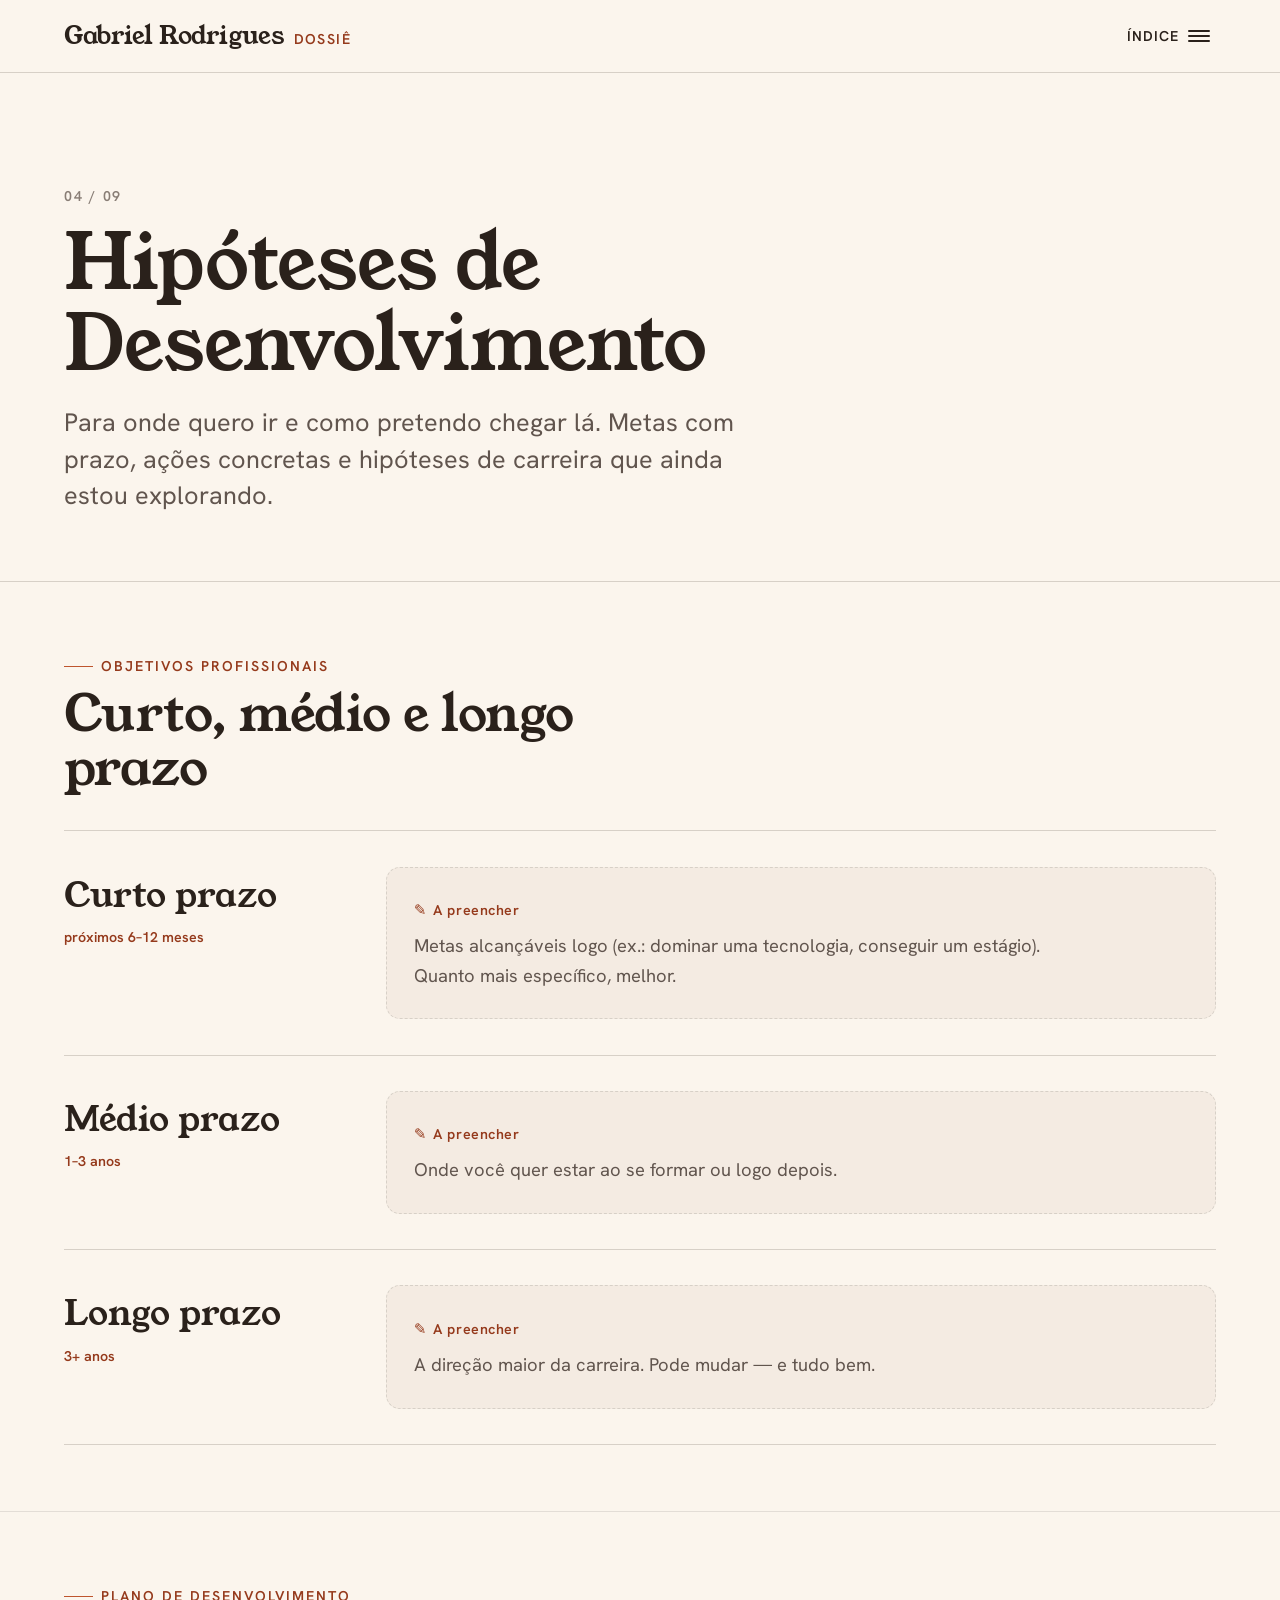
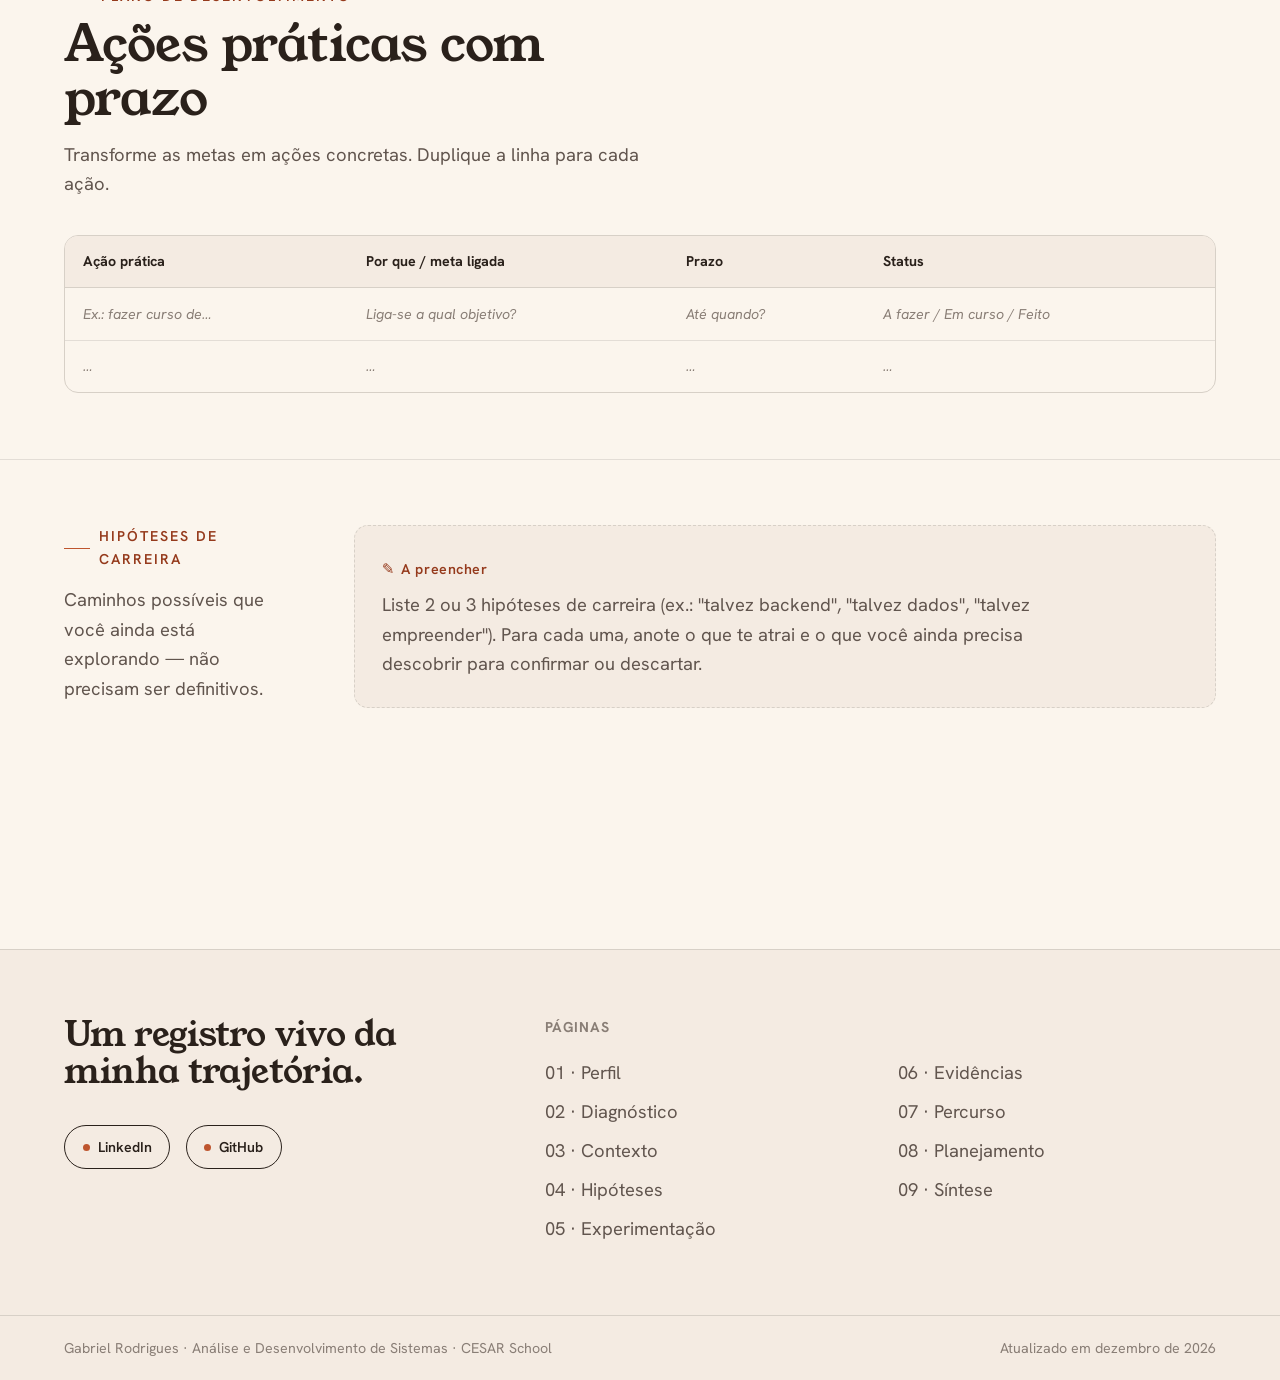
==== paginas/04-hipoteses.html @ 27c638ba "Add initial structure for Dossiê de Carreira - Created main HTML file (index.html) with a structured" ====
<!DOCTYPE html>
<html lang="pt-BR">
<head>
  <meta charset="UTF-8" />
  <meta name="viewport" content="width=device-width, initial-scale=1.0" />
  <title>04 · Hipóteses de Desenvolvimento — Dossiê de Carreira</title>
  <meta name="description" content="Hipóteses de desenvolvimento: metas de curto, médio e longo prazo e plano de ação." />
  <link rel="icon" href="../assets/img/favicon.svg" type="image/svg+xml" />
  <link rel="preconnect" href="https://fonts.googleapis.com" />
  <link rel="preconnect" href="https://fonts.gstatic.com" crossorigin />
  <link href="https://fonts.googleapis.com/css2?family=Hanken+Grotesk:wght@400;500;600;700&family=Young+Serif&display=swap" rel="stylesheet" />
  <link rel="stylesheet" href="../assets/css/style.css" />
</head>
<body data-page="04" data-root="..">
  <a class="skip-link" href="#conteudo">Pular para o conteúdo</a>
  <div id="site-header"></div>

  <main id="conteudo">
    <header class="page-hero shell" data-reveal-group>
      <p class="page-hero__index" data-reveal>04 / 09</p>
      <h1 data-reveal>Hipóteses de Desenvolvimento</h1>
      <p class="page-hero__intro" data-reveal>
        Para onde quero ir e como pretendo chegar lá. Metas com prazo, ações concretas
        e hipóteses de carreira que ainda estou explorando.
      </p>
    </header>

    <!-- OBJETIVOS POR HORIZONTE -->
    <section class="section shell">
      <div class="section__head">
        <p class="kicker">Objetivos profissionais</p>
        <h2>Curto, médio e longo prazo</h2>
      </div>

      <div class="horizon" data-reveal-group>
        <div class="horizon__row" data-reveal>
          <div class="horizon__when">
            <p class="horizon__term">Curto prazo</p>
            <p class="horizon__range">próximos 6–12 meses</p>
          </div>
          <div class="fill"><span class="fill__tag">A preencher</span>
            <p class="fill__hint">Metas alcançáveis logo (ex.: dominar uma tecnologia,
            conseguir um estágio). Quanto mais específico, melhor.</p></div>
        </div>
        <div class="horizon__row" data-reveal>
          <div class="horizon__when">
            <p class="horizon__term">Médio prazo</p>
            <p class="horizon__range">1–3 anos</p>
          </div>
          <div class="fill"><span class="fill__tag">A preencher</span>
            <p class="fill__hint">Onde você quer estar ao se formar ou logo depois.</p></div>
        </div>
        <div class="horizon__row" data-reveal>
          <div class="horizon__when">
            <p class="horizon__term">Longo prazo</p>
            <p class="horizon__range">3+ anos</p>
          </div>
          <div class="fill"><span class="fill__tag">A preencher</span>
            <p class="fill__hint">A direção maior da carreira. Pode mudar — e tudo bem.</p></div>
        </div>
      </div>
    </section>

    <!-- PLANO DE DESENVOLVIMENTO -->
    <section class="section shell">
      <div class="section__head">
        <p class="kicker">Plano de desenvolvimento</p>
        <h2>Ações práticas com prazo</h2>
        <p class="section__note">Transforme as metas em ações concretas. Duplique a linha
        para cada ação.</p>
      </div>
      <div class="table-wrap" data-reveal>
        <table class="matrix">
          <thead>
            <tr><th>Ação prática</th><th>Por que / meta ligada</th><th>Prazo</th><th>Status</th></tr>
          </thead>
          <tbody>
            <!-- PREENCHER: duplique a linha abaixo para cada ação -->
            <tr>
              <td class="is-empty">Ex.: fazer curso de…</td>
              <td class="is-empty">Liga-se a qual objetivo?</td>
              <td class="is-empty">Até quando?</td>
              <td class="is-empty">A fazer / Em curso / Feito</td>
            </tr>
            <tr>
              <td class="is-empty">…</td><td class="is-empty">…</td><td class="is-empty">…</td><td class="is-empty">…</td>
            </tr>
          </tbody>
        </table>
      </div>
    </section>

    <!-- HIPÓTESES DE CARREIRA -->
    <section class="section shell">
      <div class="split">
        <div class="split__aside">
          <p class="kicker">Hipóteses de carreira</p>
          <p class="muted">Caminhos possíveis que você ainda está explorando — não precisam ser definitivos.</p>
        </div>
        <div data-reveal>
          <div class="fill"><span class="fill__tag">A preencher</span>
            <p class="fill__hint">Liste 2 ou 3 hipóteses de carreira (ex.: "talvez backend",
            "talvez dados", "talvez empreender"). Para cada uma, anote o que te atrai e o que
            você ainda precisa descobrir para confirmar ou descartar.</p></div>
        </div>
      </div>
    </section>
  </main>

  <div id="site-footer"></div>
  <script src="../assets/js/main.js"></script>
</body>
</html>
---- assets/css/style.css ----
/* ==========================================================================
   Dossiê de Carreira — Design System
   Registro: brand / editorial quente. Voz: caloroso, reflexivo, honesto.
   Paleta OKLCH committed-warm. Tipos: Young Serif (display) + Hanken Grotesk.
   ========================================================================== */

/* --- Tokens --------------------------------------------------------------- */
:root {
  /* Cor */
  --paper:     oklch(0.972 0.012 75);
  --paper-2:   oklch(0.945 0.016 72);
  --paper-3:   oklch(0.915 0.018 70);
  --ink:       oklch(0.255 0.018 55);
  --ink-soft:  oklch(0.46 0.02 55);
  --ink-faint: oklch(0.6 0.018 60);
  --clay:      oklch(0.575 0.145 40);
  --clay-deep: oklch(0.47 0.13 38);
  --olive:     oklch(0.55 0.055 120);
  --line:      oklch(0.86 0.014 70);
  --line-soft: oklch(0.9 0.012 72);

  /* Tipografia */
  --font-display: "Young Serif", Georgia, "Times New Roman", serif;
  --font-sans: "Hanken Grotesk", system-ui, -apple-system, "Segoe UI", sans-serif;

  /* Escala fluida (razão ~1.28) */
  --step--1: clamp(0.8rem, 0.77rem + 0.15vw, 0.9rem);
  --step-0:  clamp(1rem, 0.95rem + 0.25vw, 1.15rem);
  --step-1:  clamp(1.28rem, 1.18rem + 0.5vw, 1.6rem);
  --step-2:  clamp(1.64rem, 1.45rem + 0.95vw, 2.3rem);
  --step-3:  clamp(2.1rem, 1.74rem + 1.8vw, 3.4rem);
  --step-4:  clamp(2.7rem, 2.0rem + 3.5vw, 5.2rem);
  --step-5:  clamp(3.3rem, 2.1rem + 6vw, 7.5rem);

  /* Espaço fluido */
  --space-2xs: clamp(0.5rem, 0.45rem + 0.25vw, 0.65rem);
  --space-xs:  clamp(0.75rem, 0.68rem + 0.35vw, 1rem);
  --space-s:   clamp(1rem, 0.9rem + 0.5vw, 1.4rem);
  --space-m:   clamp(1.6rem, 1.4rem + 1vw, 2.4rem);
  --space-l:   clamp(2.6rem, 2.1rem + 2.5vw, 4.2rem);
  --space-xl:  clamp(4rem, 3rem + 5vw, 7rem);
  --space-2xl: clamp(6rem, 4rem + 9vw, 11rem);

  /* Medidas */
  --measure: 68ch;
  --shell: clamp(1.2rem, 5vw, 7rem);  /* gutter lateral */
  --radius: 14px;
  --radius-s: 8px;

  /* Motion */
  --ease-out-expo: cubic-bezier(0.16, 1, 0.3, 1);
  --ease-out-quart: cubic-bezier(0.25, 1, 0.5, 1);
}

/* --- Reset ---------------------------------------------------------------- */
*, *::before, *::after { box-sizing: border-box; }
* { margin: 0; }
html { -webkit-text-size-adjust: 100%; scroll-behavior: smooth; }
body {
  font-family: var(--font-sans);
  font-size: var(--step-0);
  line-height: 1.6;
  font-weight: 400;
  color: var(--ink);
  background: var(--paper);
  -webkit-font-smoothing: antialiased;
  text-rendering: optimizeLegibility;
  min-height: 100vh;
  overflow-x: hidden;
}
img, picture, svg { display: block; max-width: 100%; }
a { color: inherit; }
ul, ol { list-style: none; padding: 0; }
button { font: inherit; color: inherit; cursor: pointer; border: none; background: none; }
:focus-visible { outline: 2.5px solid var(--clay); outline-offset: 3px; border-radius: 3px; }

/* Seleção */
::selection { background: var(--clay); color: var(--paper); }

/* --- Tipografia base ------------------------------------------------------ */
h1, h2, h3 { font-family: var(--font-display); font-weight: 400; line-height: 1.05; letter-spacing: -0.01em; }
h1 { font-size: var(--step-4); }
h2 { font-size: var(--step-3); }
h3 { font-size: var(--step-2); }
h4 { font-family: var(--font-sans); font-weight: 600; font-size: var(--step-1); line-height: 1.2; }

.display {
  font-family: var(--font-display);
  font-size: var(--step-5);
  line-height: 0.95;
  letter-spacing: -0.02em;
}

/* Kicker — etiqueta discreta acima de títulos (não repetir como gramática) */
.kicker {
  font-family: var(--font-sans);
  font-weight: 600;
  font-size: var(--step--1);
  letter-spacing: 0.14em;
  text-transform: uppercase;
  color: var(--clay-deep);
  display: inline-flex;
  align-items: center;
  gap: 0.6em;
}
.kicker::before {
  content: "";
  width: 1.8rem;
  height: 1px;
  background: var(--clay);
}

.lead { font-size: var(--step-1); line-height: 1.45; color: var(--ink-soft); max-width: 38ch; }

/* --- Layout helpers ------------------------------------------------------- */
.shell { padding-inline: var(--shell); }
.flow > * + * { margin-block-start: var(--space-s); }
.flow-l > * + * { margin-block-start: var(--space-l); }

.prose { max-width: var(--measure); }
.prose p + p { margin-block-start: 1.1em; }
.prose p { color: var(--ink); }

/* Link de texto */
.link {
  color: var(--clay-deep);
  text-decoration: none;
  background-image: linear-gradient(var(--clay), var(--clay));
  background-size: 100% 1.5px;
  background-position: 0 100%;
  background-repeat: no-repeat;
  transition: background-size 0.4s var(--ease-out-quart), color 0.2s;
  padding-block-end: 1px;
}
.link:hover { color: var(--clay); background-size: 0% 1.5px; }

/* ==========================================================================
   Header / Navegação (injetado por main.js)
   ========================================================================== */
.site-header {
  position: sticky;
  top: 0;
  z-index: 50;
  background: color-mix(in oklch, var(--paper) 88%, transparent);
  backdrop-filter: blur(10px);
  border-block-end: 1px solid var(--line);
}
.site-header__bar {
  display: flex;
  align-items: center;
  justify-content: space-between;
  gap: var(--space-s);
  padding-block: clamp(0.7rem, 0.5rem + 0.6vw, 1.1rem);
}
.brandmark {
  display: inline-flex;
  align-items: baseline;
  gap: 0.55rem;
  text-decoration: none;
  font-family: var(--font-display);
  font-size: var(--step-1);
  letter-spacing: -0.01em;
  white-space: nowrap;
}
.brandmark__tag {
  font-family: var(--font-sans);
  font-size: var(--step--1);
  font-weight: 600;
  letter-spacing: 0.1em;
  text-transform: uppercase;
  color: var(--clay-deep);
}

/* Botão "Índice" — abre o painel de navegação (em todas as larguras) */
.nav-toggle {
  display: inline-flex;
  align-items: center;
  gap: 0.6rem;
  font-size: var(--step--1);
  font-weight: 600;
  letter-spacing: 0.06em;
  text-transform: uppercase;
}
.nav-toggle__lines { position: relative; width: 22px; height: 12px; }
.nav-toggle__lines span {
  position: absolute; left: 0; width: 100%; height: 2px;
  background: var(--ink); border-radius: 2px;
  transition: transform 0.35s var(--ease-out-expo), opacity 0.2s;
}
.nav-toggle__lines span:nth-child(1) { top: 0; }
.nav-toggle__lines span:nth-child(2) { top: 5px; }
.nav-toggle__lines span:nth-child(3) { top: 10px; }
.nav-toggle[aria-expanded="true"] .nav-toggle__lines span:nth-child(1) { transform: translateY(5px) rotate(45deg); }
.nav-toggle[aria-expanded="true"] .nav-toggle__lines span:nth-child(2) { opacity: 0; }
.nav-toggle[aria-expanded="true"] .nav-toggle__lines span:nth-child(3) { transform: translateY(-5px) rotate(-45deg); }

/* Painel de navegação — dropdown animado por grid-template-rows */
.nav {
  position: absolute;
  inset-inline: 0;
  top: 100%;
  background: var(--paper);
  border-block-end: 1px solid var(--line);
  box-shadow: 0 24px 40px -28px oklch(0.25 0.02 55 / 0.4);
  display: grid;
  grid-template-rows: 0fr;
  transition: grid-template-rows 0.5s var(--ease-out-expo);
}
.nav > .nav__inner-wrap { overflow: hidden; }
.nav.is-open { grid-template-rows: 1fr; }
.nav__inner {
  padding-block: var(--space-m);
  display: grid;
  gap: 0.15rem 1.5rem;
  grid-template-columns: 1fr;
}
@media (min-width: 620px) { .nav__inner { grid-template-columns: 1fr 1fr; } }
@media (min-width: 1040px) { .nav__inner { grid-template-columns: repeat(5, 1fr); } }

.nav__link {
  display: flex;
  align-items: baseline;
  gap: 0.7em;
  text-decoration: none;
  font-size: var(--step-0);
  font-weight: 500;
  color: var(--ink-soft);
  padding: 0.7rem 0.9rem;
  border-radius: var(--radius-s);
  border-block-end: 1px solid var(--line-soft);
  transition: background 0.25s, color 0.2s, padding-inline 0.35s var(--ease-out-quart);
}
@media (min-width: 620px) { .nav__link { border-block-end: none; } }
.nav__num {
  font-size: 0.75em;
  font-weight: 700;
  color: var(--clay);
  font-variant-numeric: tabular-nums;
}
.nav__link:hover { background: var(--paper-2); color: var(--ink); padding-inline-start: 1.2rem; }
.nav__link[aria-current="page"] { color: var(--clay-deep); font-weight: 700; background: color-mix(in oklch, var(--clay) 9%, var(--paper)); }

/* ==========================================================================
   Hero de página
   ========================================================================== */
.page-hero {
  padding-block: var(--space-xl) var(--space-l);
  border-block-end: 1px solid var(--line);
}
.page-hero__index {
  font-family: var(--font-sans);
  font-weight: 600;
  font-size: var(--step--1);
  letter-spacing: 0.12em;
  color: var(--ink-faint);
  font-variant-numeric: tabular-nums;
}
.page-hero h1 { margin-block: var(--space-xs) var(--space-s); max-width: 16ch; }
.page-hero__intro { max-width: 52ch; font-size: var(--step-1); line-height: 1.45; color: var(--ink-soft); }

/* ==========================================================================
   Section
   ========================================================================== */
.section { padding-block: var(--space-l); border-block-end: 1px solid var(--line-soft); }
.section:last-of-type { border-block-end: none; }
.section__head { margin-block-end: var(--space-m); max-width: 60ch; }
.section__head h2 { margin-block: var(--space-2xs) 0; }
.section__note { color: var(--ink-soft); margin-block-start: var(--space-xs); max-width: var(--measure); }

/* Layout de seção: rótulo à esquerda + corpo (assimétrico) */
.split {
  display: grid;
  grid-template-columns: minmax(0, 1fr);
  gap: var(--space-m);
}
@media (min-width: 860px) {
  .split { grid-template-columns: 14rem minmax(0, 1fr); gap: var(--space-l); }
  .split--wide { grid-template-columns: 18rem minmax(0, 1fr); }
}
.split__aside { color: var(--ink-soft); }
.split__aside .kicker { margin-block-end: var(--space-xs); }

/* ==========================================================================
   Placeholder de preenchimento (.fill)
   ========================================================================== */
.fill {
  background: var(--paper-2);
  border: 1px dashed var(--line);
  border-radius: var(--radius);
  padding: clamp(1.1rem, 0.9rem + 1vw, 1.8rem);
  position: relative;
}
.fill + .fill { margin-block-start: var(--space-s); }
.fill__tag {
  display: inline-flex;
  align-items: center;
  gap: 0.45em;
  font-size: var(--step--1);
  font-weight: 600;
  letter-spacing: 0.04em;
  color: var(--clay-deep);
  margin-block-end: 0.6rem;
}
.fill__tag::before { content: "✎"; font-size: 1.05em; }
.fill__hint { color: var(--ink-soft); max-width: var(--measure); }
.fill__hint strong { color: var(--ink); font-weight: 600; }
.fill--inline { padding: 0.75rem 1rem; display: inline-block; min-width: min(100%, 22rem); }

/* Dica de exemplo forte vs fraco */
.example {
  display: grid;
  gap: var(--space-s);
  margin-block-start: var(--space-s);
}
@media (min-width: 720px) { .example { grid-template-columns: 1fr 1fr; } }
.example__card { border-radius: var(--radius-s); padding: 1rem 1.1rem; font-size: var(--step--1); }
.example__card h5 { font-family: var(--font-sans); font-size: var(--step--1); font-weight: 700; margin-block-end: 0.4rem; display: flex; align-items: center; gap: 0.4em; }
.example__card--weak { background: oklch(0.94 0.02 60); color: var(--ink-soft); }
.example__card--strong { background: oklch(0.93 0.04 130); color: var(--ink); }
.example__card p { line-height: 1.5; }

/* ==========================================================================
   Tags / pills
   ========================================================================== */
.tags { display: flex; flex-wrap: wrap; gap: 0.55rem; }
.tag {
  font-size: var(--step--1);
  font-weight: 500;
  padding: 0.4rem 0.85rem;
  border: 1px solid var(--line);
  border-radius: 100px;
  background: var(--paper);
  color: var(--ink-soft);
}
.tag--filled { background: var(--ink); color: var(--paper); border-color: var(--ink); }
.tag--clay { background: color-mix(in oklch, var(--clay) 14%, var(--paper)); border-color: color-mix(in oklch, var(--clay) 35%, var(--paper)); color: var(--clay-deep); }

/* ==========================================================================
   Home — hero
   ========================================================================== */
.home-hero { padding-block: var(--space-xl) var(--space-l); }
.home-hero__grid {
  display: grid;
  gap: var(--space-l);
  align-items: end;
}
@media (min-width: 880px) {
  .home-hero__grid { grid-template-columns: minmax(0, 1.55fr) minmax(0, 1fr); }
}
.home-hero__name { margin-block: var(--space-xs) 0; }
.home-hero__name .line { display: block; }
.home-hero__name .line--accent { color: var(--clay); }
.home-hero__role { font-size: var(--step-1); color: var(--ink-soft); margin-block-start: var(--space-s); }
.home-hero__role b { color: var(--ink); font-weight: 600; }

/* Foto / retrato */
.portrait {
  aspect-ratio: 4 / 5;
  border-radius: var(--radius);
  background:
    repeating-linear-gradient(45deg, transparent, transparent 14px, color-mix(in oklch, var(--clay) 8%, transparent) 14px, color-mix(in oklch, var(--clay) 8%, transparent) 15px),
    var(--paper-2);
  border: 1px solid var(--line);
  display: grid;
  place-content: center;
  text-align: center;
  color: var(--ink-faint);
  font-size: var(--step--1);
  gap: 0.5rem;
  padding: var(--space-m);
}
.portrait::before { content: "◭"; font-size: 2.4rem; color: var(--clay); }

/* Variante com foto real */
.portrait--photo {
  aspect-ratio: 3 / 4;       /* proporção da imagem (1792×2400), sem corte */
  padding: 0;
  background: var(--paper-2);
  overflow: hidden;          /* mantém o border-radius na imagem */
}
.portrait--photo::before { content: none; }
.portrait--photo img {
  width: 100%;
  height: 100%;
  object-fit: cover;
  object-position: center top;
  border-radius: inherit;
}

/* Linha de links de perfil */
.profile-links { display: flex; flex-wrap: wrap; gap: var(--space-xs); margin-block-start: var(--space-m); }
.profile-link {
  display: inline-flex;
  align-items: center;
  gap: 0.5rem;
  padding: 0.6rem 1.1rem;
  border: 1px solid var(--ink);
  border-radius: 100px;
  text-decoration: none;
  font-weight: 600;
  font-size: var(--step--1);
  transition: background 0.3s var(--ease-out-quart), color 0.3s, transform 0.3s var(--ease-out-quart);
}
.profile-link:hover { background: var(--ink); color: var(--paper); transform: translateY(-2px); }
.profile-link__dot { width: 7px; height: 7px; border-radius: 50%; background: var(--clay); }

/* Índice de páginas na home */
.index-list { border-block-start: 1px solid var(--line); }
.index-item {
  display: grid;
  grid-template-columns: 3.5rem minmax(0, 1fr) auto;
  align-items: baseline;
  gap: var(--space-s);
  padding: clamp(1rem, 0.8rem + 0.8vw, 1.6rem) var(--space-s);
  margin-inline: calc(var(--space-s) * -1); /* sangra o realce sem alterar o alinhamento do texto */
  border-block-end: 1px solid var(--line);
  text-decoration: none;
  color: var(--ink);
  /* anima só cor (sem reflow); o deslize vem de transform nos filhos */
  transition: background-color 0.45s var(--ease-out-quart);
}
.index-item:hover { background-color: var(--paper-2); }
.index-item__num,
.index-item__title,
.index-item__desc { transition: transform 0.5s var(--ease-out-expo), color 0.3s; }
.index-item:hover .index-item__num,
.index-item:hover .index-item__title,
.index-item:hover .index-item__desc { transform: translateX(10px); }
.index-item:hover .index-item__title { color: var(--clay-deep); }
.index-item__num { font-family: var(--font-sans); font-weight: 600; color: var(--clay); font-variant-numeric: tabular-nums; font-size: var(--step--1); }
.index-item__title { font-family: var(--font-display); font-size: var(--step-2); line-height: 1.1; }
.index-item__desc { grid-column: 2; color: var(--ink-soft); font-size: var(--step--1); margin-block-start: 0.3rem; max-width: 50ch; }
.index-item__arrow { color: var(--ink-faint); transition: transform 0.5s var(--ease-out-expo), color 0.3s; font-size: var(--step-1); }
.index-item:hover .index-item__arrow { transform: translateX(8px); color: var(--clay); }

/* ==========================================================================
   Bloco repetível (projeto / vaga / evidência genérica)
   ========================================================================== */
.entry {
  border: 1px solid var(--line);
  border-radius: var(--radius);
  padding: clamp(1.2rem, 1rem + 1vw, 2rem);
  background: var(--paper);
}
.entry + .entry { margin-block-start: var(--space-m); }
.entry__title { font-family: var(--font-display); font-size: var(--step-2); margin-block-end: var(--space-2xs); }
.entry__meta { display: flex; flex-wrap: wrap; gap: 0.5rem 1.2rem; color: var(--ink-faint); font-size: var(--step--1); margin-block-end: var(--space-s); }
.entry__grid { display: grid; gap: var(--space-s); }
@media (min-width: 700px) { .entry__grid { grid-template-columns: 1fr 1fr; } }
.field { }
.field__label { font-size: var(--step--1); font-weight: 600; letter-spacing: 0.04em; color: var(--clay-deep); margin-block-end: 0.35rem; }

/* Publicações / embeds do projeto */
.project-pubs { margin-block-start: var(--space-m); padding-block-start: var(--space-m); border-block-start: 1px solid var(--line-soft); }
.embeds { display: grid; gap: var(--space-m); margin-block-start: var(--space-s); align-items: start; }
@media (min-width: 720px) { .embeds { grid-template-columns: 1fr 1fr; } }
.embeds .instagram-media { margin: 0 auto !important; min-width: 0 !important; width: 100% !important; }
/* Fallback antes do embed.js processar (ou se falhar) */
.embeds blockquote.instagram-media:not(.instagram-media-rendered) {
  display: block;
  background: var(--paper);
  border: 1px solid var(--line);
  border-radius: var(--radius);
  padding: clamp(1.1rem, 0.9rem + 1vw, 1.6rem);
}
.embeds blockquote.instagram-media:not(.instagram-media-rendered) a {
  color: var(--clay-deep);
  font-weight: 600;
  text-decoration: none;
}

/* ==========================================================================
   Metas curto / médio / longo (faixas horizontais, não cards iguais)
   ========================================================================== */
.horizon { border-block-start: 1px solid var(--line); }
.horizon__row {
  display: grid;
  grid-template-columns: minmax(0, 1fr);
  gap: var(--space-s);
  padding-block: var(--space-m);
  border-block-end: 1px solid var(--line);
}
@media (min-width: 760px) { .horizon__row { grid-template-columns: 16rem minmax(0, 1fr); gap: var(--space-l); } }
.horizon__when { }
.horizon__term { font-family: var(--font-display); font-size: var(--step-2); }
.horizon__range { color: var(--clay-deep); font-weight: 600; font-size: var(--step--1); margin-block-start: 0.2rem; }

/* ==========================================================================
   Tabela de empregabilidade
   ========================================================================== */
.table-wrap { overflow-x: auto; border: 1px solid var(--line); border-radius: var(--radius); }
table.matrix { width: 100%; border-collapse: collapse; min-width: 640px; font-size: var(--step--1); }
table.matrix th, table.matrix td { text-align: left; padding: 0.9rem 1.1rem; border-block-end: 1px solid var(--line-soft); vertical-align: top; }
table.matrix thead th { background: var(--paper-2); font-weight: 700; color: var(--ink); border-block-end: 1px solid var(--line); }
table.matrix tbody tr:last-child td { border-block-end: none; }
table.matrix td.is-empty { color: var(--ink-faint); font-style: italic; }

/* Vaga analisada — aderência requisitos × perfil */
.vaga__context { color: var(--ink-soft); max-width: var(--measure); margin-block: var(--space-xs) var(--space-m); }
.legend { display: flex; flex-wrap: wrap; gap: 0.5rem 1.1rem; margin-block: 0.4rem var(--space-s); font-size: var(--step--1); color: var(--ink-soft); }
.legend span { display: inline-flex; align-items: center; gap: 0.45em; }
.legend i { width: 0.7rem; height: 0.7rem; border-radius: 50%; }
.reqs { display: grid; gap: 0; }
.req {
  display: grid;
  grid-template-columns: 6.6rem minmax(0, 1fr);
  gap: 0.6rem 0.9rem;
  align-items: start;
  padding-block: 0.7rem;
  border-block-end: 1px solid var(--line-soft);
}
.req:last-child { border-block-end: none; }
.req p { font-size: var(--step--1); line-height: 1.45; }
.req p b { font-weight: 600; color: var(--ink); }
.req__fit {
  justify-self: start;
  font-size: calc(var(--step--1) * 0.92);
  font-weight: 700;
  letter-spacing: 0.02em;
  padding: 0.22rem 0.6rem;
  border-radius: 100px;
  white-space: nowrap;
}
.fit-yes,     .req__fit--yes     { background: oklch(0.9 0.06 145); color: oklch(0.42 0.09 145); }
.fit-partial, .req__fit--partial { background: oklch(0.92 0.075 78); color: oklch(0.48 0.1 62); }
.fit-gap,     .req__fit--gap     { background: color-mix(in oklch, var(--clay) 20%, var(--paper)); color: var(--clay-deep); }
.fit-tbd,     .req__fit--tbd     { background: var(--paper-3); color: var(--ink-soft); }
@media (max-width: 520px) { .req { grid-template-columns: 1fr; gap: 0.3rem; } }

/* Mapa de networking */
.net { display: grid; gap: 0; }
.net-item { padding-block: var(--space-m); border-block-end: 1px solid var(--line-soft); }
.net-item:first-child { padding-block-start: 0; }
.net-item:last-child { border-block-end: none; }
.net-head { display: flex; align-items: baseline; gap: 0.7rem 0.9rem; flex-wrap: wrap; margin-block-end: 0.5rem; }
.net-head h4 { font-family: var(--font-display); font-weight: 400; font-size: var(--step-2); }
.net-item p { max-width: var(--measure); color: var(--ink); }

/* ==========================================================================
   Timeline (percurso acadêmico)
   ========================================================================== */
.timeline { position: relative; padding-inline-start: clamp(1.4rem, 1rem + 2vw, 2.6rem); }
.timeline::before {
  content: ""; position: absolute; inset-block: 0.6rem 0; inset-inline-start: 0;
  width: 2px; background: linear-gradient(var(--clay), color-mix(in oklch, var(--clay) 20%, var(--paper)));
}
.tl-item { position: relative; padding-block: var(--space-m); }
.tl-item::before {
  content: ""; position: absolute; inset-inline-start: calc(clamp(1.4rem, 1rem + 2vw, 2.6rem) * -1 - 5px);
  top: calc(var(--space-m) + 0.5rem);
  width: 12px; height: 12px; border-radius: 50%;
  background: var(--paper); border: 2.5px solid var(--clay);
}
.tl-item__when { font-family: var(--font-sans); font-weight: 700; color: var(--clay-deep); font-size: var(--step--1); letter-spacing: 0.04em; }
.tl-item__title { font-family: var(--font-display); font-size: var(--step-2); margin-block: 0.2rem var(--space-xs); }

/* ==========================================================================
   Evidências (layout alternado, não grade idêntica)
   ========================================================================== */
.evidence {
  display: grid;
  gap: var(--space-m);
  align-items: start;
  padding-block: var(--space-l);
  border-block-end: 1px solid var(--line-soft);
}
@media (min-width: 820px) {
  .evidence { grid-template-columns: minmax(0, 1.1fr) minmax(0, 1fr); }
  .evidence:nth-child(even) > .evidence__media { order: 2; }
}
.evidence__media {
  aspect-ratio: 16 / 11;
  border-radius: var(--radius);
  background:
    repeating-linear-gradient(135deg, transparent, transparent 18px, color-mix(in oklch, var(--ink) 4%, transparent) 18px, color-mix(in oklch, var(--ink) 4%, transparent) 19px),
    var(--paper-2);
  border: 1px solid var(--line);
  display: grid; place-content: center; gap: 0.4rem;
  color: var(--ink-faint); text-align: center; padding: var(--space-m);
}
.evidence__media::before { content: "🖼"; font-size: 2rem; filter: grayscale(0.3); }
.evidence__cap .field + .field { margin-block-start: var(--space-s); }

/* ==========================================================================
   Carta profissional (síntese final)
   ========================================================================== */
.letter {
  max-width: 60ch;
  margin-inline: auto;
  padding: var(--space-l) 0;
  text-align: center;
}
.letter__q {
  font-family: var(--font-display);
  font-size: var(--step-3);
  line-height: 1.15;
  margin-block-end: var(--space-m);
  text-wrap: balance;
}
.letter .fill { text-align: left; }
.letter__sign { margin-block-start: var(--space-m); font-family: var(--font-display); font-size: var(--step-1); color: var(--ink-soft); }

/* Comparação início × fim */
.compare { display: grid; gap: var(--space-m); }
@media (min-width: 760px) { .compare { grid-template-columns: 1fr auto 1fr; align-items: center; } }
.compare__col h4 { color: var(--clay-deep); margin-block-end: var(--space-s); }
.compare__vs { font-family: var(--font-display); font-size: var(--step-3); color: var(--clay); text-align: center; }

/* ==========================================================================
   Footer
   ========================================================================== */
.site-footer {
  margin-block-start: var(--space-2xl);
  border-block-start: 1px solid var(--line);
  background: var(--paper-2);
}
.site-footer__grid {
  display: grid;
  gap: var(--space-m);
  padding-block: var(--space-l);
}
@media (min-width: 760px) { .site-footer__grid { grid-template-columns: 1.4fr 1fr 1fr; } }
.site-footer h2 { font-size: var(--step-2); max-width: 16ch; }
.site-footer__col h5 { font-size: var(--step--1); font-weight: 700; letter-spacing: 0.06em; text-transform: uppercase; color: var(--ink-faint); margin-block-end: var(--space-xs); }
.site-footer__col a { display: block; text-decoration: none; color: var(--ink-soft); padding-block: 0.3rem; transition: color 0.2s; }
.site-footer__col a:hover { color: var(--clay-deep); }
.site-footer__meta { border-block-start: 1px solid var(--line); padding-block: var(--space-s); display: flex; flex-wrap: wrap; gap: var(--space-xs) var(--space-m); justify-content: space-between; color: var(--ink-faint); font-size: var(--step--1); }

/* ==========================================================================
   Motion — reveal de entrada + scroll
   ========================================================================== */
[data-reveal] {
  opacity: 0;
  transform: translateY(22px);
  transition: opacity 0.8s var(--ease-out-expo), transform 0.8s var(--ease-out-expo);
  transition-delay: var(--reveal-delay, 0ms);
}
[data-reveal].is-in { opacity: 1; transform: none; }

@media (prefers-reduced-motion: reduce) {
  html { scroll-behavior: auto; }
  *, *::before, *::after {
    animation-duration: 0.001ms !important;
    transition-duration: 0.001ms !important;
  }
  [data-reveal] { opacity: 1; transform: none; }
}

/* Utilidades finais */
.muted { color: var(--ink-soft); }
.eyebrow-note { font-size: var(--step--1); color: var(--ink-faint); }
.divider { height: 1px; background: var(--line); border: none; margin-block: var(--space-l); }
.sr-only {
  position: absolute; width: 1px; height: 1px; padding: 0; margin: -1px;
  overflow: hidden; clip: rect(0,0,0,0); white-space: nowrap; border: 0;
}
.skip-link {
  position: absolute; left: 50%; transform: translateX(-50%) translateY(-130%);
  top: 0.5rem; z-index: 100; background: var(--ink); color: var(--paper);
  padding: 0.6rem 1.2rem; border-radius: 100px; text-decoration: none; font-weight: 600;
  transition: transform 0.3s var(--ease-out-expo);
}
.skip-link:focus { transform: translateX(-50%) translateY(0); }
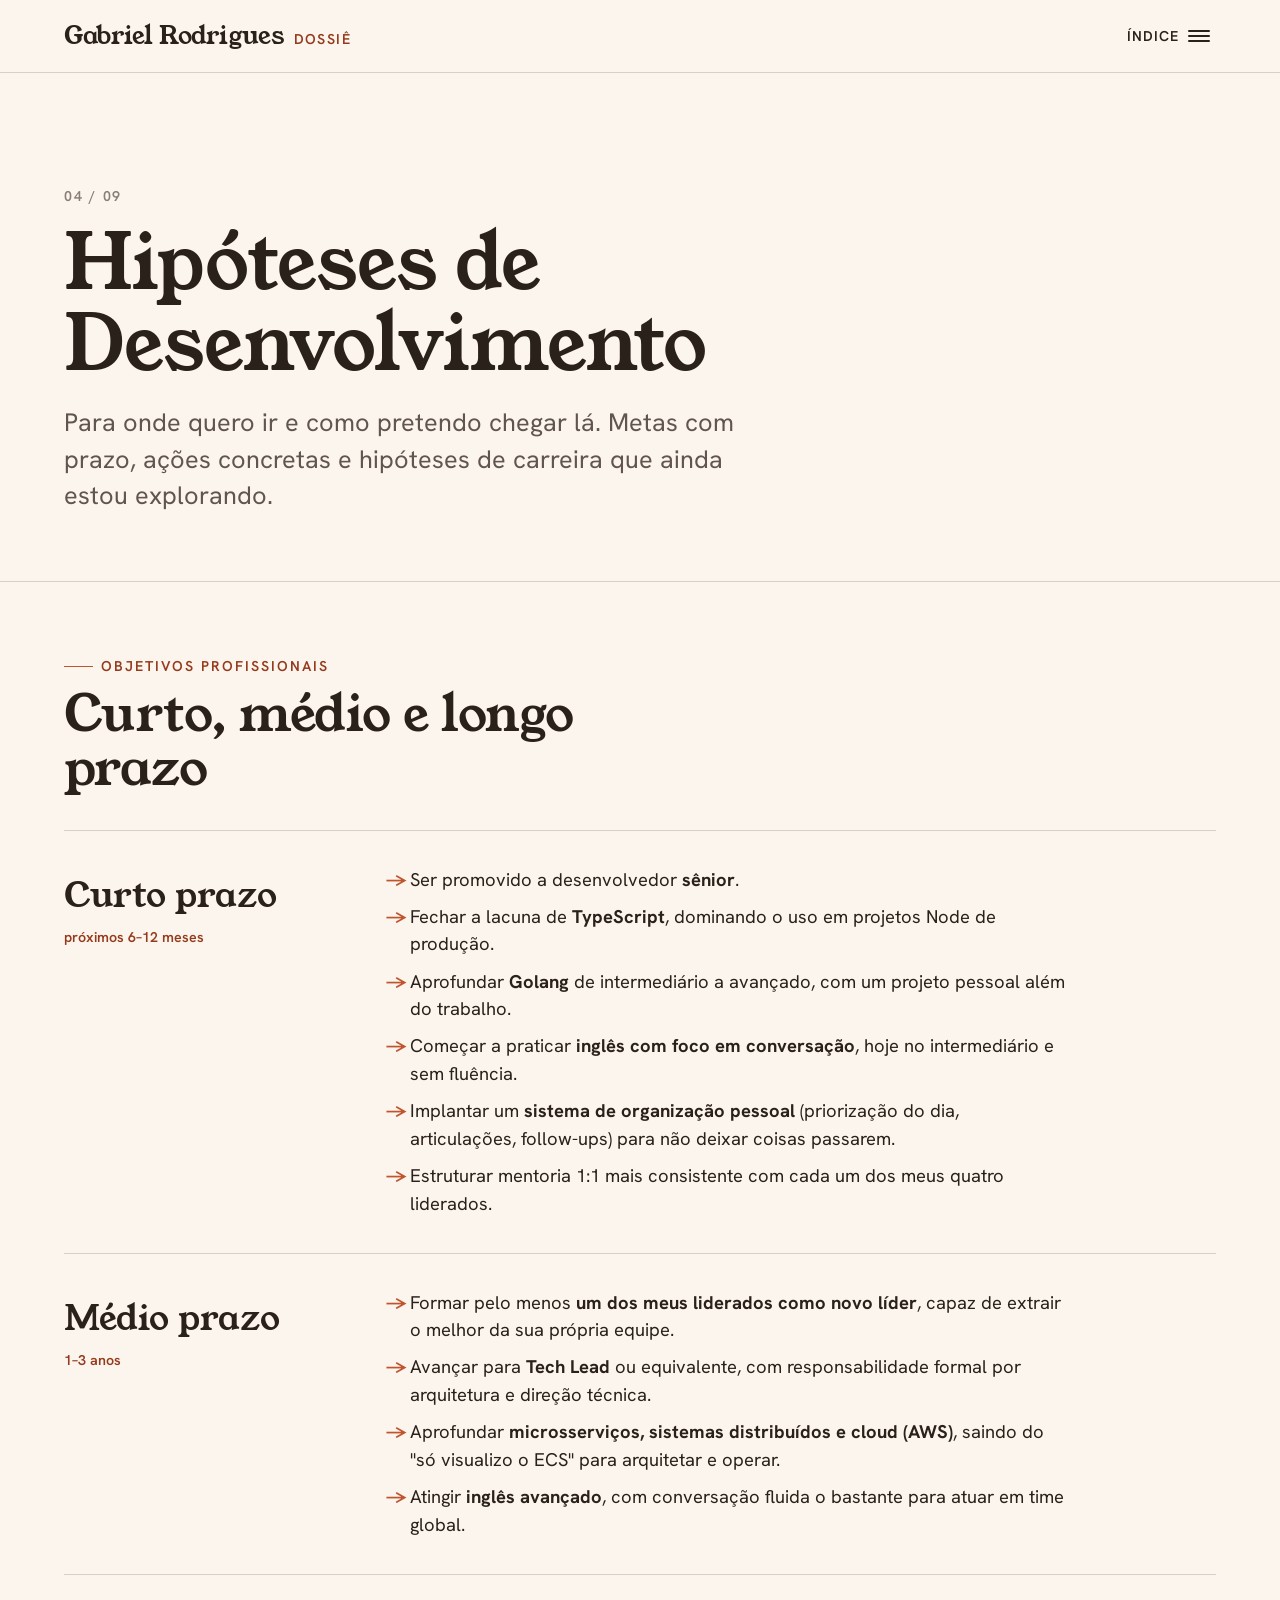
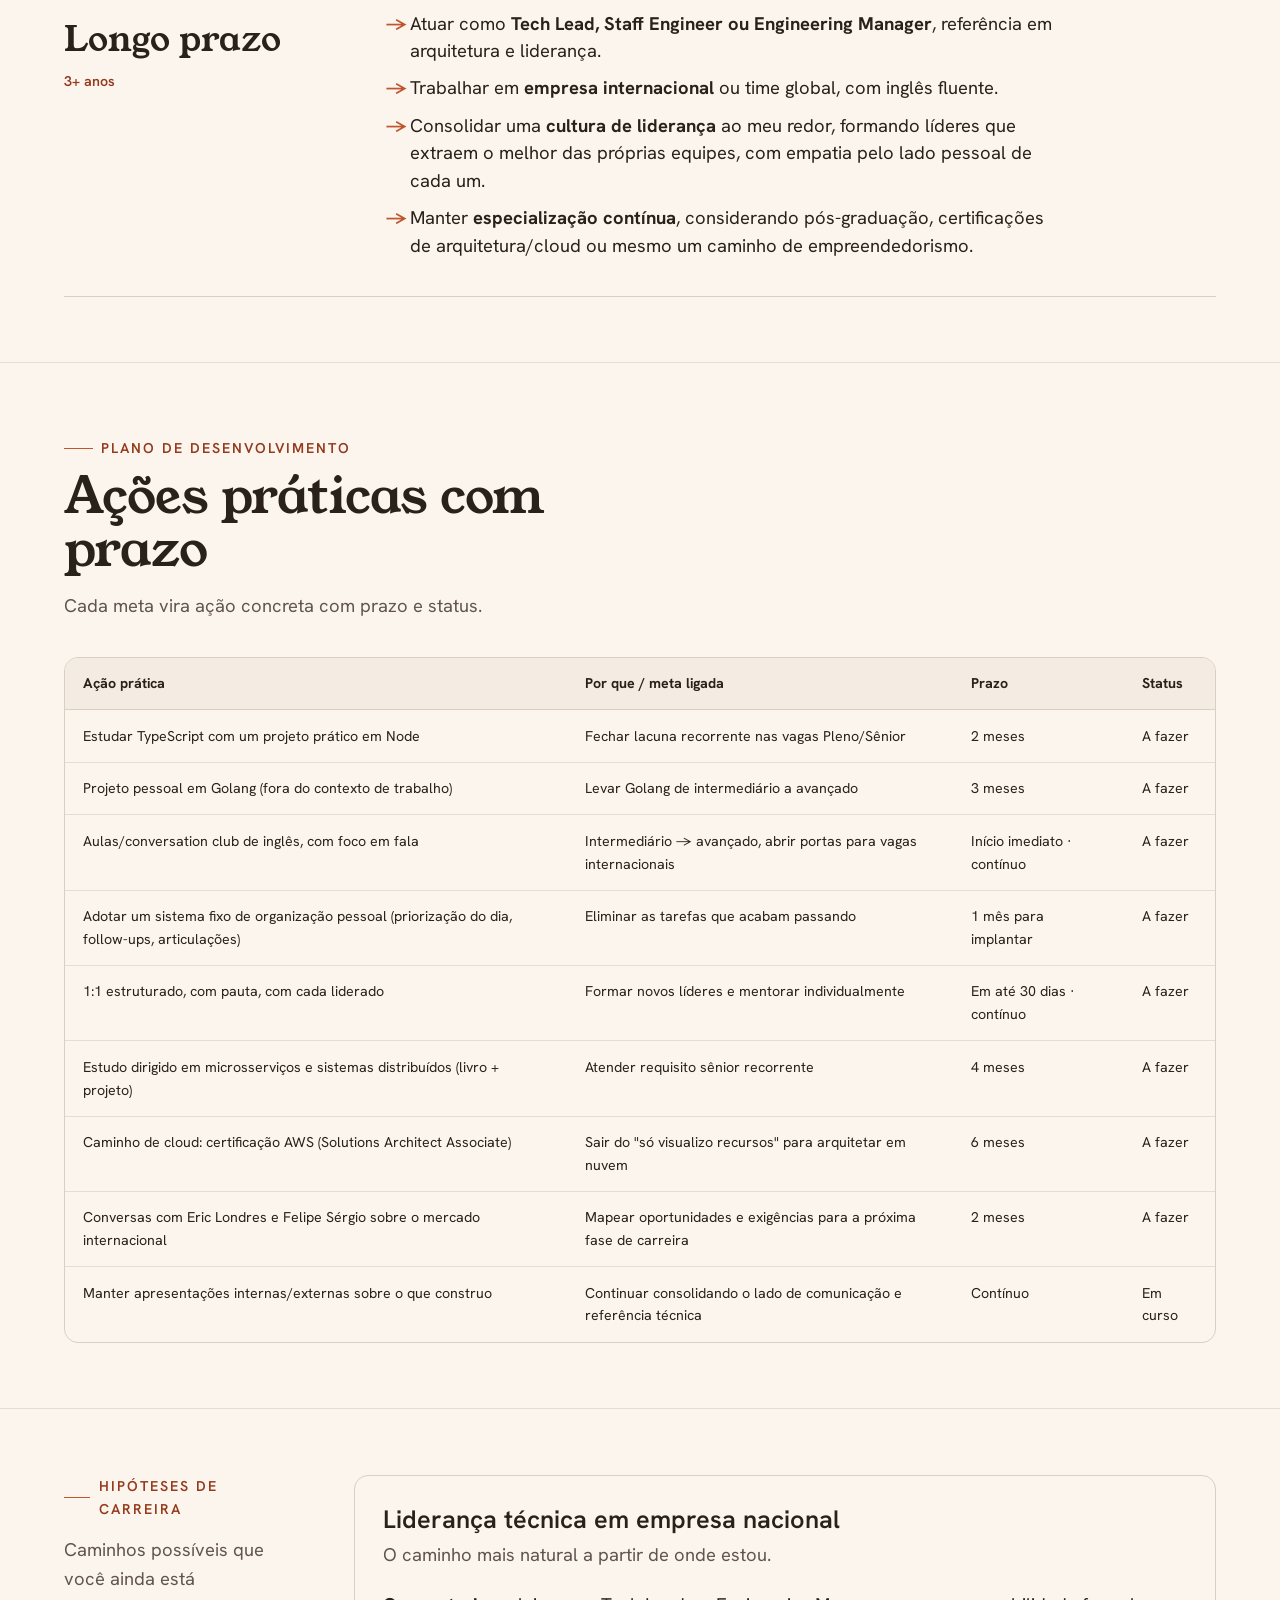
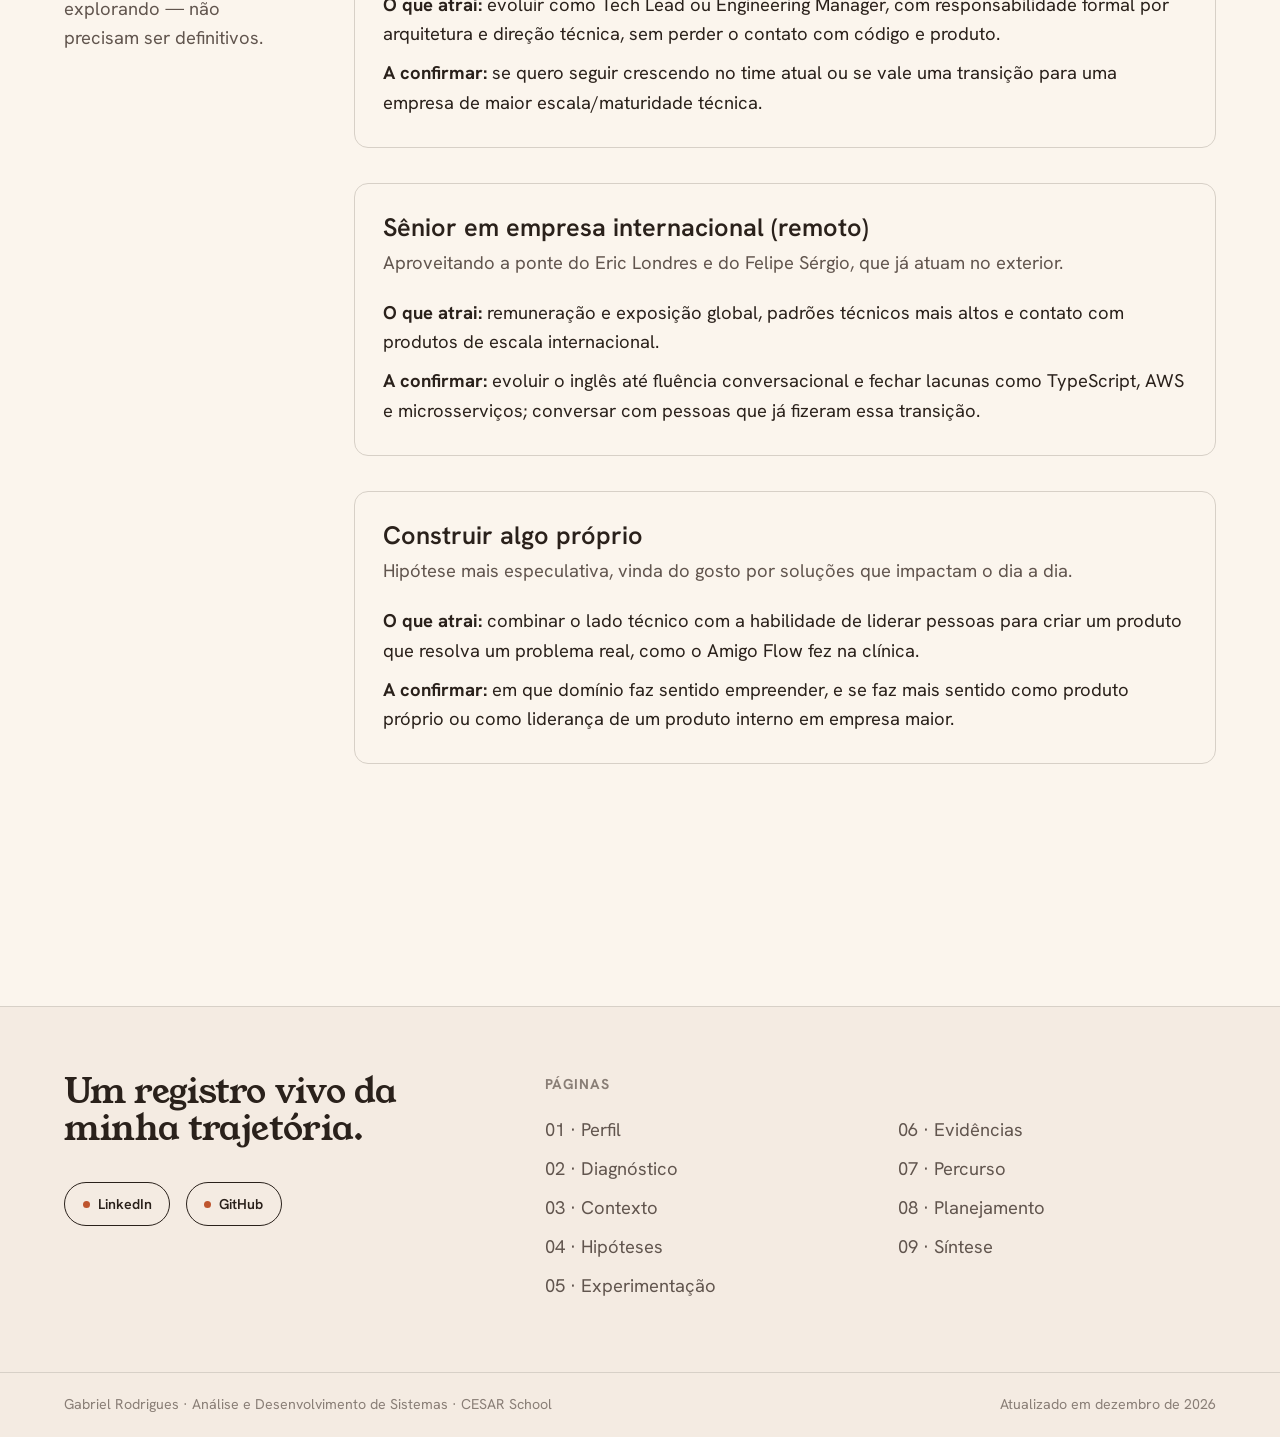
==== commit 61d4500a: "Enhance career planning documentation with goals and actions - Added a new CSS class for goals list " ====
--- a/paginas/04-hipoteses.html
+++ b/paginas/04-hipoteses.html
@@ -38,25 +38,38 @@
             <p class="horizon__term">Curto prazo</p>
             <p class="horizon__range">próximos 6–12 meses</p>
           </div>
-          <div class="fill"><span class="fill__tag">A preencher</span>
-            <p class="fill__hint">Metas alcançáveis logo (ex.: dominar uma tecnologia,
-            conseguir um estágio). Quanto mais específico, melhor.</p></div>
+          <ul class="goals">
+            <li>Ser promovido a desenvolvedor <b>sênior</b>.</li>
+            <li>Fechar a lacuna de <b>TypeScript</b>, dominando o uso em projetos Node de produção.</li>
+            <li>Aprofundar <b>Golang</b> de intermediário a avançado, com um projeto pessoal além do trabalho.</li>
+            <li>Começar a praticar <b>inglês com foco em conversação</b>, hoje no intermediário e sem fluência.</li>
+            <li>Implantar um <b>sistema de organização pessoal</b> (priorização do dia, articulações, follow-ups) para não deixar coisas passarem.</li>
+            <li>Estruturar mentoria 1:1 mais consistente com cada um dos meus quatro liderados.</li>
+          </ul>
         </div>
         <div class="horizon__row" data-reveal>
           <div class="horizon__when">
             <p class="horizon__term">Médio prazo</p>
             <p class="horizon__range">1–3 anos</p>
           </div>
-          <div class="fill"><span class="fill__tag">A preencher</span>
-            <p class="fill__hint">Onde você quer estar ao se formar ou logo depois.</p></div>
+          <ul class="goals">
+            <li>Formar pelo menos <b>um dos meus liderados como novo líder</b>, capaz de extrair o melhor da sua própria equipe.</li>
+            <li>Avançar para <b>Tech Lead</b> ou equivalente, com responsabilidade formal por arquitetura e direção técnica.</li>
+            <li>Aprofundar <b>microsserviços, sistemas distribuídos e cloud (AWS)</b>, saindo do "só visualizo o ECS" para arquitetar e operar.</li>
+            <li>Atingir <b>inglês avançado</b>, com conversação fluida o bastante para atuar em time global.</li>
+          </ul>
         </div>
         <div class="horizon__row" data-reveal>
           <div class="horizon__when">
             <p class="horizon__term">Longo prazo</p>
             <p class="horizon__range">3+ anos</p>
           </div>
-          <div class="fill"><span class="fill__tag">A preencher</span>
-            <p class="fill__hint">A direção maior da carreira. Pode mudar — e tudo bem.</p></div>
+          <ul class="goals">
+            <li>Atuar como <b>Tech Lead, Staff Engineer ou Engineering Manager</b>, referência em arquitetura e liderança.</li>
+            <li>Trabalhar em <b>empresa internacional</b> ou time global, com inglês fluente.</li>
+            <li>Consolidar uma <b>cultura de liderança</b> ao meu redor, formando líderes que extraem o melhor das próprias equipes, com empatia pelo lado pessoal de cada um.</li>
+            <li>Manter <b>especialização contínua</b>, considerando pós-graduação, certificações de arquitetura/cloud ou mesmo um caminho de empreendedorismo.</li>
+          </ul>
         </div>
       </div>
     </section>
@@ -66,8 +79,7 @@
       <div class="section__head">
         <p class="kicker">Plano de desenvolvimento</p>
         <h2>Ações práticas com prazo</h2>
-        <p class="section__note">Transforme as metas em ações concretas. Duplique a linha
-        para cada ação.</p>
+        <p class="section__note">Cada meta vira ação concreta com prazo e status.</p>
       </div>
       <div class="table-wrap" data-reveal>
         <table class="matrix">
@@ -75,15 +87,59 @@
             <tr><th>Ação prática</th><th>Por que / meta ligada</th><th>Prazo</th><th>Status</th></tr>
           </thead>
           <tbody>
-            <!-- PREENCHER: duplique a linha abaixo para cada ação -->
             <tr>
-              <td class="is-empty">Ex.: fazer curso de…</td>
-              <td class="is-empty">Liga-se a qual objetivo?</td>
-              <td class="is-empty">Até quando?</td>
-              <td class="is-empty">A fazer / Em curso / Feito</td>
+              <td>Estudar TypeScript com um projeto prático em Node</td>
+              <td>Fechar lacuna recorrente nas vagas Pleno/Sênior</td>
+              <td>2 meses</td>
+              <td>A fazer</td>
             </tr>
             <tr>
-              <td class="is-empty">…</td><td class="is-empty">…</td><td class="is-empty">…</td><td class="is-empty">…</td>
+              <td>Projeto pessoal em Golang (fora do contexto de trabalho)</td>
+              <td>Levar Golang de intermediário a avançado</td>
+              <td>3 meses</td>
+              <td>A fazer</td>
+            </tr>
+            <tr>
+              <td>Aulas/conversation club de inglês, com foco em fala</td>
+              <td>Intermediário → avançado, abrir portas para vagas internacionais</td>
+              <td>Início imediato · contínuo</td>
+              <td>A fazer</td>
+            </tr>
+            <tr>
+              <td>Adotar um sistema fixo de organização pessoal (priorização do dia, follow-ups, articulações)</td>
+              <td>Eliminar as tarefas que acabam passando</td>
+              <td>1 mês para implantar</td>
+              <td>A fazer</td>
+            </tr>
+            <tr>
+              <td>1:1 estruturado, com pauta, com cada liderado</td>
+              <td>Formar novos líderes e mentorar individualmente</td>
+              <td>Em até 30 dias · contínuo</td>
+              <td>A fazer</td>
+            </tr>
+            <tr>
+              <td>Estudo dirigido em microsserviços e sistemas distribuídos (livro + projeto)</td>
+              <td>Atender requisito sênior recorrente</td>
+              <td>4 meses</td>
+              <td>A fazer</td>
+            </tr>
+            <tr>
+              <td>Caminho de cloud: certificação AWS (Solutions Architect Associate)</td>
+              <td>Sair do "só visualizo recursos" para arquitetar em nuvem</td>
+              <td>6 meses</td>
+              <td>A fazer</td>
+            </tr>
+            <tr>
+              <td>Conversas com Eric Londres e Felipe Sérgio sobre o mercado internacional</td>
+              <td>Mapear oportunidades e exigências para a próxima fase de carreira</td>
+              <td>2 meses</td>
+              <td>A fazer</td>
+            </tr>
+            <tr>
+              <td>Manter apresentações internas/externas sobre o que construo</td>
+              <td>Continuar consolidando o lado de comunicação e referência técnica</td>
+              <td>Contínuo</td>
+              <td>Em curso</td>
             </tr>
           </tbody>
         </table>
@@ -97,11 +153,25 @@
           <p class="kicker">Hipóteses de carreira</p>
           <p class="muted">Caminhos possíveis que você ainda está explorando — não precisam ser definitivos.</p>
         </div>
-        <div data-reveal>
-          <div class="fill"><span class="fill__tag">A preencher</span>
-            <p class="fill__hint">Liste 2 ou 3 hipóteses de carreira (ex.: "talvez backend",
-            "talvez dados", "talvez empreender"). Para cada uma, anote o que te atrai e o que
-            você ainda precisa descobrir para confirmar ou descartar.</p></div>
+        <div class="flow" data-reveal-group>
+          <article class="entry" data-reveal>
+            <h4>Liderança técnica em empresa nacional</h4>
+            <p class="muted" style="margin-block:0.35rem var(--space-s)">O caminho mais natural a partir de onde estou.</p>
+            <p><b>O que atrai:</b> evoluir como Tech Lead ou Engineering Manager, com responsabilidade formal por arquitetura e direção técnica, sem perder o contato com código e produto.</p>
+            <p style="margin-block-start:0.6rem"><b>A confirmar:</b> se quero seguir crescendo no time atual ou se vale uma transição para uma empresa de maior escala/maturidade técnica.</p>
+          </article>
+          <article class="entry" data-reveal>
+            <h4>Sênior em empresa internacional (remoto)</h4>
+            <p class="muted" style="margin-block:0.35rem var(--space-s)">Aproveitando a ponte do Eric Londres e do Felipe Sérgio, que já atuam no exterior.</p>
+            <p><b>O que atrai:</b> remuneração e exposição global, padrões técnicos mais altos e contato com produtos de escala internacional.</p>
+            <p style="margin-block-start:0.6rem"><b>A confirmar:</b> evoluir o inglês até fluência conversacional e fechar lacunas como TypeScript, AWS e microsserviços; conversar com pessoas que já fizeram essa transição.</p>
+          </article>
+          <article class="entry" data-reveal>
+            <h4>Construir algo próprio</h4>
+            <p class="muted" style="margin-block:0.35rem var(--space-s)">Hipótese mais especulativa, vinda do gosto por soluções que impactam o dia a dia.</p>
+            <p><b>O que atrai:</b> combinar o lado técnico com a habilidade de liderar pessoas para criar um produto que resolva um problema real, como o Amigo Flow fez na clínica.</p>
+            <p style="margin-block-start:0.6rem"><b>A confirmar:</b> em que domínio faz sentido empreender, e se faz mais sentido como produto próprio ou como liderança de um produto interno em empresa maior.</p>
+          </article>
         </div>
       </div>
     </section>
--- a/assets/css/style.css
+++ b/assets/css/style.css
@@ -536,6 +536,11 @@
 .net-head h4 { font-family: var(--font-display); font-weight: 400; font-size: var(--step-2); }
 .net-item p { max-width: var(--measure); color: var(--ink); }
 
+/* Lista de metas / ações */
+.goals { list-style: none; padding: 0; display: grid; gap: 0.6rem; max-width: var(--measure); }
+.goals li { position: relative; padding-inline-start: 1.5rem; line-height: 1.5; }
+.goals li::before { content: "→"; position: absolute; inset-inline-start: 0; color: var(--clay); font-weight: 700; }
+
 /* ==========================================================================
    Timeline (percurso acadêmico)
    ========================================================================== */
